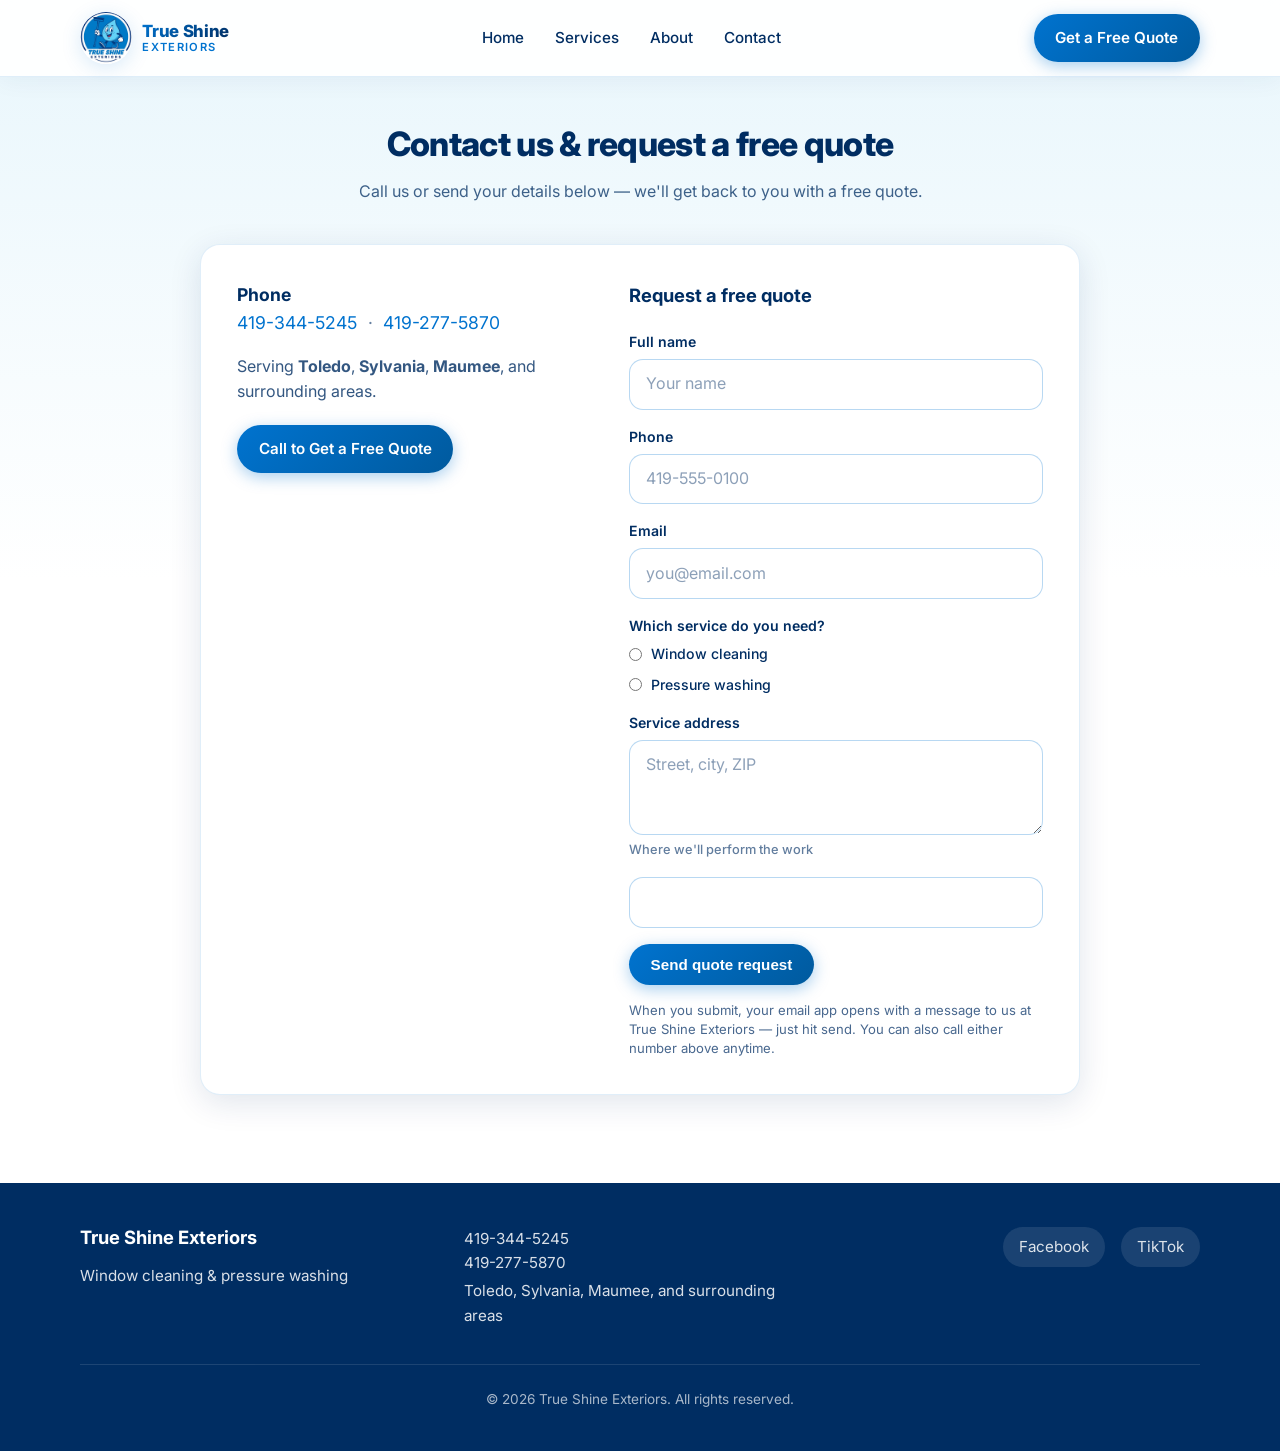
==== contact.html @ 4272f0a3 "web" ====
<!DOCTYPE html>
<html lang="en">
  <head>
    <meta charset="utf-8" />
    <meta name="viewport" content="width=device-width, initial-scale=1" />
    <meta
      name="description"
      content="Contact True Shine Exteriors for a free quote on window cleaning and pressure washing in Toledo, Sylvania, Maumee, and nearby areas."
    />
    <title>Contact &amp; Free Quote | True Shine Exteriors</title>
    <link rel="preconnect" href="https://fonts.googleapis.com" />
    <link rel="preconnect" href="https://fonts.gstatic.com" crossorigin />
    <link
      href="https://fonts.googleapis.com/css2?family=Inter:wght@400;500;600;700;800&display=swap"
      rel="stylesheet"
    />
    <link rel="stylesheet" href="styles.css" />
    <link rel="stylesheet" href="quote-form.css" />
  </head>
  <body>
    <header class="site-header">
      <div class="container header-inner">
        <a class="logo-link" href="index.html#top">
          <img
            class="logo-img"
            src="assets/logo-badge.png"
            alt="True Shine Exteriors mascot logo"
            width="52"
            height="52"
          />
          <span class="logo-text">
            <span class="logo-name">True Shine</span>
            <span class="logo-tag">Exteriors</span>
          </span>
        </a>
        <button type="button" class="nav-toggle" aria-expanded="false" aria-controls="site-nav" id="nav-toggle">
          Menu
        </button>
        <div class="nav-wrap" id="nav-wrap">
          <nav class="nav" id="site-nav" aria-label="Primary">
            <a href="index.html#top">Home</a>
            <a href="index.html#services">Services</a>
            <a href="index.html#about">About</a>
            <a href="contact.html" aria-current="page">Contact</a>
          </nav>
        </div>
        <div class="header-cta">
          <a class="btn btn-primary" href="contact.html">Get a Free Quote</a>
        </div>
      </div>
    </header>

    <main>
      <section id="contact" class="contact-page-section" aria-labelledby="contact-heading">
        <div class="container contact-section-inner">
          <div class="section-head">
            <h1 id="contact-heading">Contact us &amp; request a free quote</h1>
            <p>Call us or send your details below &mdash; we&apos;ll get back to you with a free quote.</p>
          </div>
          <div class="contact-card contact-card--wide">
            <div class="contact-layout">
              <div class="contact-sidebar">
                <p class="contact-phones">
                  <strong>Phone</strong><br />
                  <a href="tel:+14193445245">419-344-5245</a>
                  <span class="contact-sep" aria-hidden="true">&middot;</span>
                  <a href="tel:+14192775870">419-277-5870</a>
                </p>
                <p class="contact-areas">
                  Serving <strong>Toledo</strong>, <strong>Sylvania</strong>, <strong>Maumee</strong>, and surrounding areas.
                </p>
                <p class="contact-cta">
                  <a class="btn btn-primary" href="tel:+14193445245">Call to Get a Free Quote</a>
                </p>
              </div>
              <form class="quote-form" id="quote-form" action="#" autocomplete="on">
                <h2 class="quote-form-title">Request a free quote</h2>
                <div class="form-field">
                  <label for="quote-name">Full name</label>
                  <input
                    type="text"
                    id="quote-name"
                    name="name"
                    autocomplete="name"
                    required
                    placeholder="Your name"
                  />
                </div>
                <div class="form-field">
                  <label for="quote-phone">Phone</label>
                  <input
                    type="tel"
                    id="quote-phone"
                    name="phone"
                    autocomplete="tel"
                    required
                    placeholder="419-555-0100"
                  />
                </div>
                <div class="form-field">
                  <label for="quote-email">Email</label>
                  <input
                    type="email"
                    id="quote-email"
                    name="email"
                    autocomplete="email"
                    required
                    placeholder="you@email.com"
                  />
                </div>
                <fieldset class="form-field form-field--service">
                  <legend id="quote-service-legend">Which service do you need?</legend>
                  <div class="radio-group">
                    <label class="radio-label">
                      <input type="radio" name="service" value="Window cleaning" required />
                      Window cleaning
                    </label>
                    <label class="radio-label">
                      <input type="radio" name="service" value="Pressure washing" />
                      Pressure washing
                    </label>
                  </div>
                </fieldset>
                <div class="form-field">
                  <label for="quote-address">Service address</label>
                  <textarea
                    id="quote-address"
                    name="address"
                    rows="3"
                    required
                    placeholder="Street, city, ZIP"
                  ></textarea>
                  <span class="field-hint">Where we&apos;ll perform the work</span>
                </div>
                <div class="form-field form-field--hp" aria-hidden="true">
                  <input
                    type="text"
                    name="_gotcha"
                    class="form-hp"
                    tabindex="-1"
                    autocomplete="off"
                  />
                </div>
                <p class="form-error" id="quote-form-error" hidden role="alert"></p>
                <div class="form-actions">
                  <button type="submit" class="btn btn-primary form-submit" id="quote-submit-btn">
                    Send quote request
                  </button>
                </div>
                <p class="form-note" id="quote-form-note">
                  When you submit, your email app opens with a message to us at True Shine Exteriors &mdash; just hit send.
                  You can also call either number above anytime.
                </p>
                <div class="form-success" id="quote-form-success" hidden role="status">
                  <p class="form-success__lead" id="quote-success-lead">
                    Thanks &mdash; your quote is ready to send. If your email app opened, just press Send.
                  </p>
                  <p class="form-success__hint js-mailto-only">
                    On many computers nothing opens until a mail app is chosen in system settings. You can open or copy
                    below instead.
                  </p>
                  <p class="quote-fallback-actions js-mailto-only">
                    <a class="btn btn-primary" href="#" id="quote-mailto-link">Open in email</a>
                    <button type="button" class="btn btn-outline" id="quote-copy-btn">Copy message</button>
                  </p>
                  <p class="form-success__email" id="quote-copy-feedback" aria-live="polite"></p>
                  <p class="form-success__footer" id="quote-success-footer">
                    Or email
                    <a href="mailto:trueshinetoledo@gmail.com">trueshinetoledo@gmail.com</a>
                    manually. Prefer to talk now? Call <a href="tel:+14193445245">419-344-5245</a>.
                  </p>
                </div>
              </form>
            </div>
          </div>
        </div>
      </section>
    </main>

    <footer class="site-footer">
      <div class="container footer-inner">
        <div>
          <h3>True Shine Exteriors</h3>
          <p>Window cleaning &amp; pressure washing</p>
        </div>
        <div>
          <p>
            <a href="tel:+14193445245">419-344-5245</a><br />
            <a href="tel:+14192775870">419-277-5870</a>
          </p>
          <p>Toledo, Sylvania, Maumee, and surrounding areas</p>
        </div>
        <div class="footer-social">
          <a href="https://www.facebook.com/" target="_blank" rel="noopener noreferrer">Facebook</a>
          <a href="https://www.tiktok.com/" target="_blank" rel="noopener noreferrer">TikTok</a>
        </div>
      </div>
      <div class="container footer-bottom">
        &copy; <span id="year"></span> True Shine Exteriors. All rights reserved.
      </div>
    </footer>

    <script>
      (function () {
        var y = document.getElementById("year");
        if (y) y.textContent = new Date().getFullYear();
        var toggle = document.getElementById("nav-toggle");
        var wrap = document.getElementById("nav-wrap");
        if (toggle && wrap) {
          toggle.addEventListener("click", function () {
            var open = wrap.classList.toggle("is-open");
            toggle.setAttribute("aria-expanded", open ? "true" : "false");
          });
          wrap.querySelectorAll("a").forEach(function (link) {
            link.addEventListener("click", function () {
              wrap.classList.remove("is-open");
              toggle.setAttribute("aria-expanded", "false");
            });
          });
        }

        var quoteForm = document.getElementById("quote-form");
        var quoteSuccess = document.getElementById("quote-form-success");
        var quoteSuccessLead = document.getElementById("quote-success-lead");
        var quoteSuccessFooter = document.getElementById("quote-success-footer");
        var quoteMailtoLink = document.getElementById("quote-mailto-link");
        var quoteCopyBtn = document.getElementById("quote-copy-btn");
        var quoteCopyFeedback = document.getElementById("quote-copy-feedback");
        var quoteFormError = document.getElementById("quote-form-error");
        var quoteFormNote = document.getElementById("quote-form-note");
        var quoteSubmitBtn = document.getElementById("quote-submit-btn");
        var quoteMailTo = "trueshinetoledo@gmail.com";
        var QUOTE_FORM_ENDPOINT = "";

        function copyTextToClipboard(text) {
          if (navigator.clipboard && window.isSecureContext) {
            return navigator.clipboard.writeText(text);
          }
          return new Promise(function (resolve, reject) {
            try {
              var ta = document.createElement("textarea");
              ta.value = text;
              ta.setAttribute("readonly", "");
              ta.style.position = "fixed";
              ta.style.left = "-9999px";
              document.body.appendChild(ta);
              ta.select();
              document.execCommand("copy");
              document.body.removeChild(ta);
              resolve();
            } catch (err) {
              reject(err);
            }
          });
        }

        function triggerMailto(href) {
          var a = document.createElement("a");
          a.href = href;
          a.rel = "noopener noreferrer";
          a.style.position = "fixed";
          a.style.left = "-9999px";
          document.body.appendChild(a);
          a.click();
          document.body.removeChild(a);
        }

        function showQuoteSuccessServer() {
          quoteForm.querySelector(".form-note").hidden = true;
          quoteForm.querySelector(".form-actions").hidden = true;
          quoteForm.querySelectorAll(".form-field").forEach(function (el) {
            el.hidden = true;
          });
          var qt = quoteForm.querySelector(".quote-form-title");
          if (qt) qt.hidden = true;
          if (quoteFormError) {
            quoteFormError.hidden = true;
            quoteFormError.textContent = "";
          }
          if (quoteSuccessLead) {
            quoteSuccessLead.textContent =
              "Thanks — your quote was sent. We'll get back to you soon.";
          }
          quoteForm.querySelectorAll(".js-mailto-only").forEach(function (el) {
            el.hidden = true;
          });
          if (quoteSuccessFooter) {
            quoteSuccessFooter.innerHTML =
              'Questions? Call <a href="tel:+14193445245">419-344-5245</a> or email <a href="mailto:' +
              quoteMailTo +
              '">' +
              quoteMailTo +
              "</a>.";
          }
          if (quoteSuccess) quoteSuccess.hidden = false;
        }

        function showQuoteSuccessMailto(mailHref, copyPlain) {
          if (quoteMailtoLink) {
            quoteMailtoLink.href = mailHref;
          }
          if (quoteMailTo) {
            triggerMailto(mailHref);
          }
          quoteForm.querySelector(".form-note").hidden = true;
          quoteForm.querySelector(".form-actions").hidden = true;
          quoteForm.querySelectorAll(".form-field").forEach(function (el) {
            el.hidden = true;
          });
          var qt = quoteForm.querySelector(".quote-form-title");
          if (qt) qt.hidden = true;
          if (quoteFormError) {
            quoteFormError.hidden = true;
            quoteFormError.textContent = "";
          }
          if (quoteSuccessLead) {
            quoteSuccessLead.textContent =
              "Thanks — your quote is ready to send. If your email app opened, just press Send.";
          }
          quoteForm.querySelectorAll(".js-mailto-only").forEach(function (el) {
            el.hidden = false;
          });
          if (quoteSuccessFooter) {
            quoteSuccessFooter.innerHTML =
              'Or email <a href="mailto:' +
              quoteMailTo +
              '">' +
              quoteMailTo +
              '</a> manually. Prefer to talk now? Call <a href="tel:+14193445245">419-344-5245</a>.';
          }
          if (quoteSuccess) quoteSuccess.hidden = false;

          if (quoteCopyBtn) {
            quoteCopyBtn.onclick = function () {
              copyTextToClipboard(copyPlain)
                .then(function () {
                  if (quoteCopyFeedback) {
                    quoteCopyFeedback.textContent = "Copied — paste into any email and send.";
                  }
                })
                .catch(function () {
                  if (quoteCopyFeedback) {
                    quoteCopyFeedback.textContent =
                      "Could not copy automatically. Select the text from your fields above or email us directly.";
                  }
                });
            };
          }
        }

        if (quoteFormNote && QUOTE_FORM_ENDPOINT) {
          quoteFormNote.textContent =
            "Your request is sent to us directly from this page. You can also call either number above anytime.";
        }

        if (quoteForm) {
          quoteForm.addEventListener("submit", function (e) {
            e.preventDefault();
            if (quoteFormError) {
              quoteFormError.hidden = true;
              quoteFormError.textContent = "";
            }
            if (!quoteForm.checkValidity()) {
              quoteForm.reportValidity();
              return;
            }
            var name = document.getElementById("quote-name").value.trim();
            var phone = document.getElementById("quote-phone").value.trim();
            var email = document.getElementById("quote-email").value.trim();
            var address = document.getElementById("quote-address").value.trim();
            var serviceEl = quoteForm.querySelector('input[name="service"]:checked');
            var service = serviceEl ? serviceEl.value : "";
            var body =
              "Quote request — True Shine Exteriors\r\n\r\n" +
              "Name: " +
              name +
              "\r\n" +
              "Phone: " +
              phone +
              "\r\n" +
              "Email: " +
              email +
              "\r\n" +
              "Service: " +
              service +
              "\r\n" +
              "Address:\r\n" +
              address +
              "\r\n";
            var subjectLine = "Quote: " + service + " — " + name;
            var subject = encodeURIComponent(subjectLine);
            var mailHref =
              "mailto:" + quoteMailTo + "?subject=" + subject + "&body=" + encodeURIComponent(body);
            var copyPlain =
              "To: " + quoteMailTo + "\r\n\r\nSubject: " + subjectLine + "\r\n\r\n" + body;

            if (QUOTE_FORM_ENDPOINT) {
              if (quoteSubmitBtn) {
                quoteSubmitBtn.disabled = true;
                quoteSubmitBtn.textContent = "Sending…";
              }
              var fd = new FormData();
              fd.append("name", name);
              fd.append("phone", phone);
              fd.append("email", email);
              fd.append("address", address);
              fd.append("service", service);
              fd.append("_subject", subjectLine);
              fd.append("_replyto", email);
              var hp = quoteForm.querySelector('input[name="_gotcha"]');
              if (hp) fd.append("_gotcha", hp.value);
              fetch(QUOTE_FORM_ENDPOINT, {
                method: "POST",
                body: fd,
                headers: { Accept: "application/json" },
              })
                .then(function (res) {
                  return res.text().then(function (text) {
                    var data = {};
                    if (text) {
                      try {
                        data = JSON.parse(text);
                      } catch (ignore) {}
                    }
                    if (res.ok) {
                      showQuoteSuccessServer();
                      return;
                    }
                    var msg = "Something went wrong. Please try again or call us.";
                    if (data.error && typeof data.error === "string") {
                      msg = data.error;
                    } else if (data.errors && data.errors.length) {
                      msg = data.errors
                        .map(function (e) {
                          return e.message || e.field || "";
                        })
                        .filter(Boolean)
                        .join(" ");
                    }
                    throw new Error(msg);
                  });
                })
                .catch(function (err) {
                  if (quoteFormError) {
                    quoteFormError.textContent =
                      err && err.message
                        ? err.message
                        : "Could not send. Check your connection, try again, or call us.";
                    quoteFormError.hidden = false;
                  }
                })
                .finally(function () {
                  if (quoteSubmitBtn) {
                    quoteSubmitBtn.disabled = false;
                    quoteSubmitBtn.textContent = "Send quote request";
                  }
                });
              return;
            }

            showQuoteSuccessMailto(mailHref, copyPlain);
          });
        }
      })();
    </script>
  </body>
</html>
---- styles.css ----
@charset "utf-8";
/* True Shine Exteriors — full stylesheet (not only :root; line 2 is long) */
:root{--sky:#87ceeb;--aqua:#5ec4e8;--blue:#0073cf;--navy:#002d62;--white:#fff;--mist:#e8f6fc;--shadow:0 8px 32px rgba(0,45,98,.12);--shadow-soft:0 4px 20px rgba(0,115,207,.15);--radius:20px;--radius-sm:14px;--font:"Inter",system-ui,-apple-system,sans-serif;--transition:.25s ease;--header-offset:72px}*,*::before,*::after{box-sizing:border-box}html{scroll-behavior:smooth}body{margin:0;font-family:var(--font);font-size:1rem;line-height:1.6;color:var(--navy);background:linear-gradient(180deg,var(--mist) 0%,var(--white) 40%)}img{max-width:100%;height:auto;display:block}a{color:var(--blue);text-decoration:none}a:hover{text-decoration:underline}main section[id]{scroll-margin-top:var(--header-offset)}.container{width:min(1120px,calc(100% - 2rem));margin-inline:auto}.site-header{position:sticky;top:0;z-index:100;background:rgba(255,255,255,.92);backdrop-filter:blur(12px);-webkit-backdrop-filter:blur(12px);border-bottom:1px solid rgba(0,115,207,.12);box-shadow:0 2px 24px rgba(0,45,98,.06)}.header-inner{display:flex;align-items:center;justify-content:space-between;gap:1rem;padding:.75rem 0;flex-wrap:wrap}.logo-link{display:flex;align-items:center;gap:.65rem;text-decoration:none;color:var(--navy)}.logo-link:hover{text-decoration:none;opacity:.92}.logo-img{width:52px;height:52px;object-fit:contain;border-radius:50%;box-shadow:var(--shadow-soft)}.logo-text{display:flex;flex-direction:column;line-height:1.15}.logo-name{font-weight:800;font-size:1.05rem;letter-spacing:-.02em;background:linear-gradient(135deg,var(--blue),var(--navy));-webkit-background-clip:text;background-clip:text;color:transparent}.logo-tag{font-size:.7rem;font-weight:600;letter-spacing:.12em;text-transform:uppercase;color:var(--blue)}.nav-toggle{display:none;background:var(--mist);border:1px solid rgba(0,115,207,.25);border-radius:12px;padding:.5rem .75rem;font:inherit;cursor:pointer;color:var(--navy)}.nav{display:flex;align-items:center;gap:.25rem}.nav a{padding:.5rem .85rem;border-radius:999px;color:var(--navy);font-weight:500;font-size:.95rem;text-decoration:none;transition:background var(--transition),color var(--transition)}.nav a:hover{background:rgba(0,115,207,.1);text-decoration:none}.header-cta{display:flex;align-items:center;gap:.75rem}.btn{display:inline-flex;align-items:center;justify-content:center;gap:.4rem;padding:.75rem 1.35rem;border-radius:999px;font-weight:600;font-size:.95rem;border:none;cursor:pointer;text-decoration:none;transition:transform var(--transition),box-shadow var(--transition),background var(--transition)}.btn:hover{text-decoration:none;transform:translateY(-2px);box-shadow:var(--shadow-soft)}.btn-primary{background:linear-gradient(135deg,var(--blue),#005a9e);color:var(--white);box-shadow:0 4px 16px rgba(0,115,207,.35)}.btn-primary:hover{color:var(--white)}.btn-outline{background:var(--white);color:var(--blue);border:2px solid rgba(0,115,207,.35)}.btn-outline:hover{background:var(--mist);color:var(--navy)}.hero{position:relative;min-height:min(88vh,720px);display:flex;align-items:center;padding:3rem 0 4rem;overflow:hidden}.hero-bg{position:absolute;inset:0;background:url("assets/hero-windows.png") center/cover no-repeat;z-index:0}.hero-bg::after{content:"";position:absolute;inset:0;background:linear-gradient(105deg,rgba(232,246,252,.97) 0%,rgba(232,246,252,.88) 42%,rgba(232,246,252,.35) 100%)}.hero .container{position:relative;z-index:1;display:grid;gap:2rem;align-items:center}@media(min-width:900px){.hero .container{grid-template-columns:1fr auto}}.hero-copy{max-width:34rem;animation:fadeUp .7s ease-out}@keyframes fadeUp{from{opacity:0;transform:translateY(12px)}to{opacity:1;transform:translateY(0)}}.hero h1{margin:0 0 1rem;font-size:clamp(1.85rem,5vw,2.75rem);font-weight:800;line-height:1.15;letter-spacing:-.03em;color:var(--navy)}.hero-lead{margin:0 0 1.75rem;font-size:1.1rem;color:rgba(0,45,98,.85)}.hero-actions{display:flex;flex-wrap:wrap;gap:.75rem}.hero-mascot-wrap{justify-self:center;animation:float 5s ease-in-out infinite}@keyframes float{0%,100%{transform:translateY(0)}50%{transform:translateY(-10px)}}.hero-mascot{width:min(220px,55vw);height:auto;filter:drop-shadow(0 16px 40px rgba(0,45,98,.2))}section{padding:3.5rem 0}.section-head{text-align:center;max-width:36rem;margin:0 auto 2.5rem}.section-head h2{margin:0 0 .5rem;font-size:clamp(1.65rem,4vw,2.1rem);font-weight:800;color:var(--navy);letter-spacing:-.02em}.section-head p{margin:0;color:rgba(0,45,98,.75)}#services{background:linear-gradient(180deg,var(--white),var(--mist))}.service-grid{display:grid;gap:1.5rem}@media(min-width:640px){.service-grid{grid-template-columns:repeat(2,1fr)}}.service-card{background:var(--white);border-radius:var(--radius);padding:2rem;box-shadow:var(--shadow);border:1px solid rgba(0,115,207,.12);transition:transform var(--transition),box-shadow var(--transition)}.service-card:hover{transform:translateY(-6px);box-shadow:0 16px 48px rgba(0,45,98,.14)}.service-icon{width:56px;height:56px;border-radius:16px;background:linear-gradient(145deg,var(--sky),var(--aqua));display:flex;align-items:center;justify-content:center;margin-bottom:1.25rem;color:var(--navy);box-shadow:var(--shadow-soft)}.service-card h3{margin:0 0 .65rem;font-size:1.25rem;font-weight:700;color:var(--navy)}.service-card p{margin:0;color:rgba(0,45,98,.8);font-size:.98rem}#before-after{background:var(--white)}.before-after-frame{border-radius:var(--radius);overflow:hidden;box-shadow:var(--shadow);border:4px solid var(--white);outline:1px solid rgba(0,115,207,.15)}.before-after-frame img{width:100%;vertical-align:middle}#about{background:linear-gradient(160deg,var(--mist) 0%,#d4eef9 100%)}.why-grid{display:grid;gap:1.25rem}@media(min-width:600px){.why-grid{grid-template-columns:repeat(2,1fr)}}@media(min-width:900px){.why-grid{grid-template-columns:repeat(4,1fr)}}.why-item{background:rgba(255,255,255,.85);backdrop-filter:blur(8px);border-radius:var(--radius-sm);padding:1.5rem;text-align:center;box-shadow:0 4px 20px rgba(0,45,98,.08);border:1px solid rgba(255,255,255,.8);transition:transform var(--transition)}.why-item:hover{transform:translateY(-4px)}.why-item strong{display:block;margin-bottom:.35rem;font-size:1.05rem;color:var(--navy)}.why-item span{font-size:.92rem;color:rgba(0,45,98,.78)}#testimonials{background:var(--white)}.testimonial-grid{display:grid;gap:1.5rem}@media(min-width:700px){.testimonial-grid{grid-template-columns:repeat(3,1fr)}}.testimonial-card{background:linear-gradient(180deg,var(--mist),var(--white));border-radius:var(--radius-sm);padding:1.75rem;box-shadow:var(--shadow);border:1px solid rgba(0,115,207,.1)}.stars{color:#f5b301;letter-spacing:.15em;font-size:1rem;margin-bottom:.75rem}.testimonial-card blockquote{margin:0 0 1rem;font-size:.98rem;color:rgba(0,45,98,.88);font-style:italic}.testimonial-card cite{font-style:normal;font-weight:600;font-size:.9rem;color:var(--blue)}.contact-section-inner{padding-bottom:2rem}.contact-card{max-width:520px;margin:0 auto;text-align:center;background:var(--white);padding:2rem;border-radius:var(--radius);box-shadow:var(--shadow);border:1px solid rgba(0,115,207,.12)}.contact-phones{margin:0 0 1rem;font-size:1.1rem}.contact-areas{margin:0;color:rgba(0,45,98,.8)}.contact-sep{margin:0 .35rem;opacity:.6}.contact-cta{margin:1.25rem 0 0}.cta-band{padding:4rem 0;background:linear-gradient(135deg,var(--blue) 0%,var(--navy) 100%);color:var(--white);text-align:center}.cta-band h2{margin:0 0 .75rem;font-size:clamp(1.6rem,4vw,2rem);font-weight:800}.cta-band p{margin:0 0 1.5rem;opacity:.95;max-width:28rem;margin-inline:auto}.cta-band .btn-primary{background:var(--white);color:var(--navy);box-shadow:0 8px 28px rgba(0,0,0,.2)}.cta-band .btn-primary:hover{background:var(--mist);color:var(--navy)}.site-footer{background:var(--navy);color:rgba(255,255,255,.88);padding:2.5rem 0}.footer-inner{display:grid;gap:2rem;text-align:center}@media(min-width:700px){.footer-inner{grid-template-columns:1fr 1fr 1fr;text-align:left;align-items:start}}.site-footer h3{margin:0 0 .75rem;font-size:1.15rem;color:var(--white)}.site-footer p,.site-footer a{margin:.25rem 0;font-size:.95rem;color:rgba(255,255,255,.85)}.site-footer a:hover{color:var(--sky);text-decoration:none}.footer-social{display:flex;flex-wrap:wrap;gap:1rem;justify-content:center}@media(min-width:700px){.footer-social{justify-content:flex-end}}.footer-social a{display:inline-flex;align-items:center;padding:.5rem 1rem;background:rgba(255,255,255,.1);border-radius:999px;transition:background var(--transition)}.footer-social a:hover{background:rgba(255,255,255,.18)}.footer-bottom{margin-top:2rem;padding-top:1.5rem;border-top:1px solid rgba(255,255,255,.15);text-align:center;font-size:.85rem;opacity:.75}@media(max-width:768px){.nav-toggle{display:block}.header-inner{flex-wrap:nowrap}.nav-wrap{width:100%;order:3;flex-basis:100%;max-height:0;overflow:hidden;transition:max-height .35s ease}.nav-wrap.is-open{max-height:280px}.nav{flex-direction:column;align-items:stretch;padding:.5rem 0 .25rem;gap:0}.nav a{border-radius:var(--radius-sm);padding:.75rem 1rem}.header-cta .btn-primary{padding:.6rem 1rem;font-size:.85rem}}@media(prefers-reduced-motion:reduce){*,*::before,*::after{animation-duration:.01ms!important;animation-iteration-count:1!important;transition-duration:.01ms!important}html{scroll-behavior:auto}}
---- quote-form.css ----
/* Quote / contact form (add-on) */
.contact-card.contact-card--wide {
  max-width: min(880px, 100%);
  padding: clamp(1.5rem, 4vw, 2.25rem);
}

.contact-layout {
  display: grid;
  gap: 1.75rem;
  text-align: left;
}

@media (min-width: 800px) {
  .contact-layout {
    grid-template-columns: 1fr 1.15fr;
    gap: 2rem;
    align-items: start;
  }
}

/* Contact landing page (contact.html) */
.contact-page-section {
  padding-top: 2.5rem;
}

.section-head h1 {
  margin: 0 0 0.5rem;
  font-size: clamp(1.65rem, 4vw, 2.1rem);
  font-weight: 800;
  color: var(--navy);
  letter-spacing: -0.02em;
}

.contact-sidebar {
  text-align: center;
}

@media (min-width: 800px) {
  .contact-sidebar {
    text-align: left;
  }
}

.quote-form-title {
  margin: 0 0 0.25rem;
  font-size: 1.15rem;
  font-weight: 700;
  color: var(--navy);
  text-align: left;
}

.quote-form {
  display: flex;
  flex-direction: column;
  gap: 1rem;
  width: 100%;
  min-width: 0;
}

.form-field {
  display: flex;
  flex-direction: column;
  gap: 0.35rem;
  text-align: left;
}

.form-field label {
  font-weight: 600;
  font-size: 0.88rem;
  color: var(--navy);
}

.form-field input,
.form-field textarea {
  width: 100%;
  padding: 0.72rem 1rem;
  border: 1px solid rgba(0, 115, 207, 0.28);
  border-radius: var(--radius-sm);
  font: inherit;
  color: var(--navy);
  background: var(--white);
  transition: border-color var(--transition), box-shadow var(--transition);
}

.form-field input::placeholder,
.form-field textarea::placeholder {
  color: rgba(0, 45, 98, 0.45);
}

.form-field input:focus,
.form-field textarea:focus {
  outline: none;
  border-color: var(--blue);
  box-shadow: 0 0 0 3px rgba(0, 115, 207, 0.18);
}

.form-field textarea {
  min-height: 5.5rem;
  resize: vertical;
  line-height: 1.45;
}

.form-field--service {
  border: none;
  margin: 0;
  padding: 0;
  min-width: 0;
}

.form-field--service legend {
  font-weight: 600;
  font-size: 0.88rem;
  color: var(--navy);
  padding: 0;
  margin-bottom: 0.35rem;
}

.form-field--service .radio-group {
  display: flex;
  flex-direction: column;
  gap: 0.5rem;
  width: 100%;
}

.form-field--service .radio-label {
  display: flex;
  align-items: center;
  gap: 0.55rem;
  font-weight: 500;
  cursor: pointer;
  color: var(--navy);
}

.form-field--service .radio-label input[type="radio"] {
  width: auto;
  margin: 0;
  flex-shrink: 0;
  accent-color: var(--blue);
}

.field-hint {
  font-size: 0.8rem;
  font-weight: 500;
  color: rgba(0, 45, 98, 0.62);
}

.form-actions {
  margin: 0;
}

.form-submit {
  width: 100%;
}

@media (min-width: 480px) {
  .form-submit {
    width: auto;
  }
}

.form-note {
  font-size: 0.82rem;
  color: rgba(0, 45, 98, 0.72);
  margin: 0;
  line-height: 1.45;
  text-align: left;
}

.form-success {
  font-size: 0.95rem;
  color: var(--navy);
  margin: 0;
  padding: 1rem;
  border-radius: var(--radius-sm);
  background: var(--mist);
  border: 1px solid rgba(0, 115, 207, 0.15);
  text-align: left;
}

.form-success p {
  margin: 0 0 0.75rem;
}

.form-success p:last-child {
  margin-bottom: 0;
}

.form-success__lead {
  font-weight: 600;
}

.form-success__hint {
  font-size: 0.86rem;
  font-weight: 500;
  color: rgba(0, 45, 98, 0.78);
  line-height: 1.45;
}

.quote-fallback-actions {
  display: flex;
  flex-wrap: wrap;
  gap: 0.65rem;
  margin: 0.35rem 0 0.25rem;
}

.quote-fallback-actions .btn {
  flex: 1 1 auto;
  min-width: 10rem;
  justify-content: center;
}

.form-success__email {
  font-size: 0.88rem;
  font-weight: 600;
  color: var(--blue);
  min-height: 1.25rem;
}

.form-success__footer {
  font-size: 0.88rem;
  font-weight: 500;
  color: rgba(0, 45, 98, 0.85);
  line-height: 1.5;
}
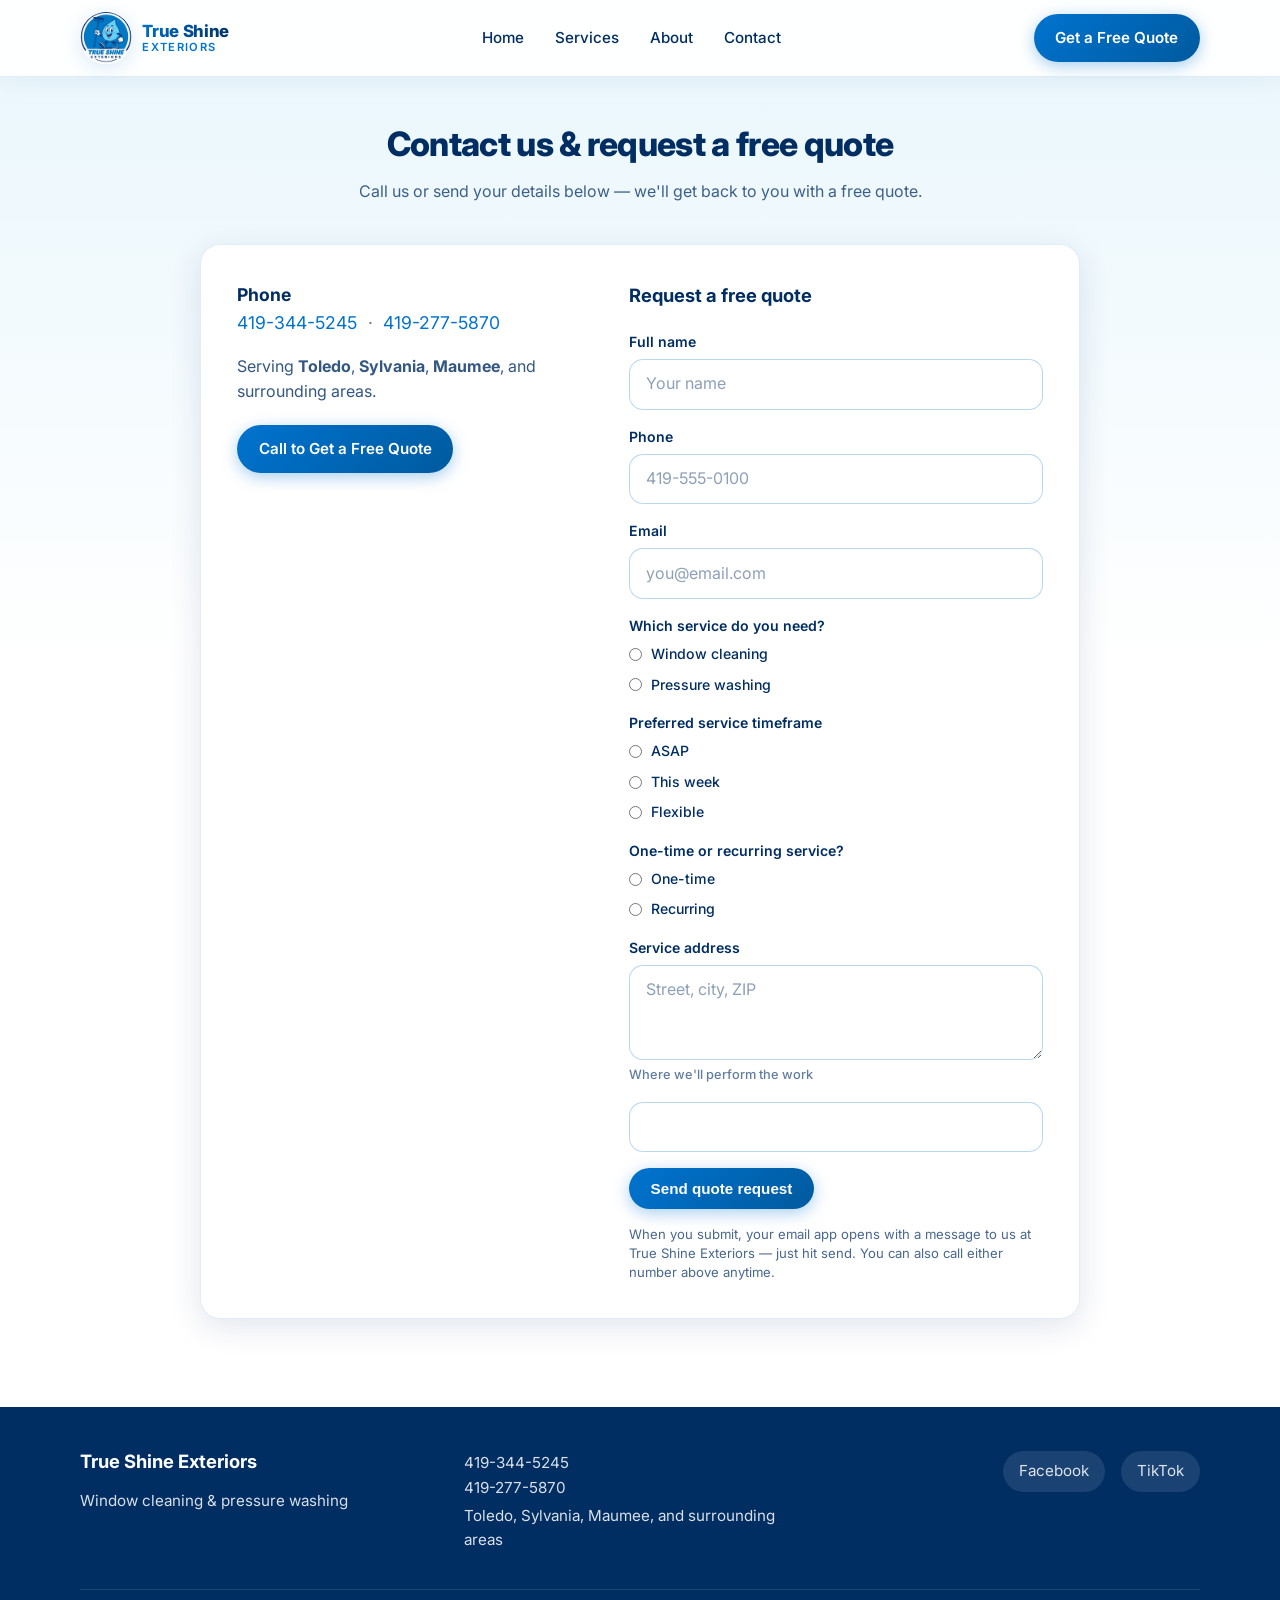
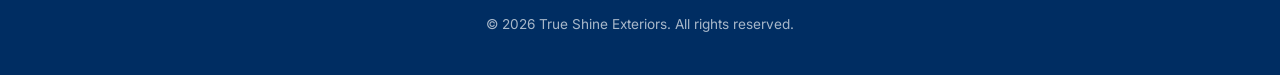
==== commit 1584b74d: "web" ====
--- a/contact.html
+++ b/contact.html
@@ -16,6 +16,30 @@
     />
     <link rel="stylesheet" href="styles.css" />
     <link rel="stylesheet" href="quote-form.css" />
+    <style id="mobile-header-fix">
+      @media (max-width: 768px) {
+        .header-inner {
+          flex-wrap: wrap !important;
+        }
+        .logo-link {
+          flex: 1 1 auto;
+          min-width: 0;
+        }
+        .nav-toggle {
+          order: 2;
+          margin-left: auto;
+        }
+        .header-cta {
+          order: 3;
+          width: 100%;
+          justify-content: flex-end;
+        }
+        .nav-wrap {
+          order: 4;
+          width: 100%;
+        }
+      }
+    </style>
   </head>
   <body>
     <header class="site-header">
@@ -121,6 +145,36 @@
                     </label>
                   </div>
                 </fieldset>
+                <fieldset class="form-field form-field--service">
+                  <legend id="quote-timeframe-legend">Preferred service timeframe</legend>
+                  <div class="radio-group" role="radiogroup" aria-labelledby="quote-timeframe-legend">
+                    <label class="radio-label">
+                      <input type="radio" name="timeframe" value="ASAP" required />
+                      ASAP
+                    </label>
+                    <label class="radio-label">
+                      <input type="radio" name="timeframe" value="This week" />
+                      This week
+                    </label>
+                    <label class="radio-label">
+                      <input type="radio" name="timeframe" value="Flexible" />
+                      Flexible
+                    </label>
+                  </div>
+                </fieldset>
+                <fieldset class="form-field form-field--service">
+                  <legend id="quote-frequency-legend">One-time or recurring service?</legend>
+                  <div class="radio-group" role="radiogroup" aria-labelledby="quote-frequency-legend">
+                    <label class="radio-label">
+                      <input type="radio" name="frequency" value="One-time" required />
+                      One-time
+                    </label>
+                    <label class="radio-label">
+                      <input type="radio" name="frequency" value="Recurring" />
+                      Recurring
+                    </label>
+                  </div>
+                </fieldset>
                 <div class="form-field">
                   <label for="quote-address">Service address</label>
                   <textarea
@@ -370,6 +424,10 @@
             var address = document.getElementById("quote-address").value.trim();
             var serviceEl = quoteForm.querySelector('input[name="service"]:checked');
             var service = serviceEl ? serviceEl.value : "";
+            var timeframeEl = quoteForm.querySelector('input[name="timeframe"]:checked');
+            var timeframe = timeframeEl ? timeframeEl.value : "";
+            var frequencyEl = quoteForm.querySelector('input[name="frequency"]:checked');
+            var frequency = frequencyEl ? frequencyEl.value : "";
             var body =
               "Quote request — True Shine Exteriors\r\n\r\n" +
               "Name: " +
@@ -384,6 +442,12 @@
               "Service: " +
               service +
               "\r\n" +
+              "Preferred timeframe: " +
+              timeframe +
+              "\r\n" +
+              "One-time or recurring: " +
+              frequency +
+              "\r\n" +
               "Address:\r\n" +
               address +
               "\r\n";
@@ -405,6 +469,8 @@
               fd.append("email", email);
               fd.append("address", address);
               fd.append("service", service);
+              fd.append("timeframe", timeframe);
+              fd.append("frequency", frequency);
               fd.append("_subject", subjectLine);
               fd.append("_replyto", email);
               var hp = quoteForm.querySelector('input[name="_gotcha"]');
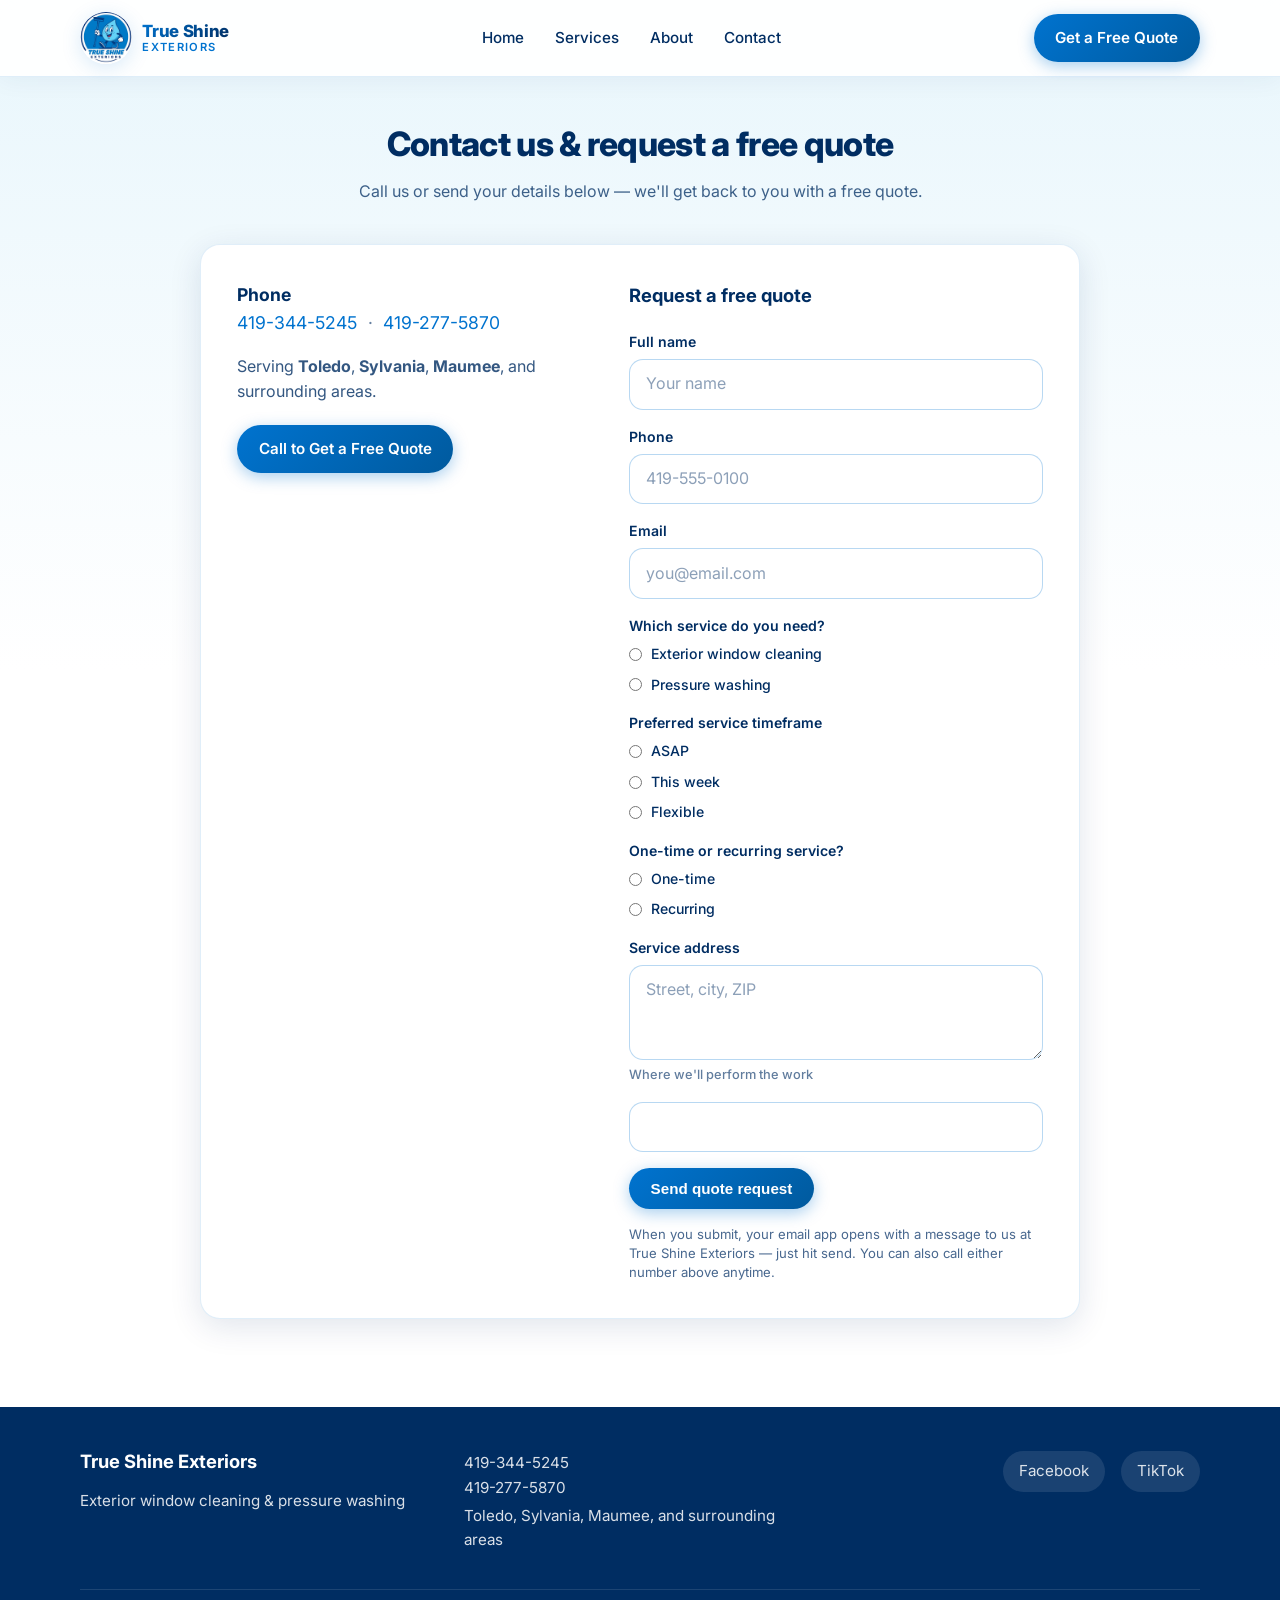
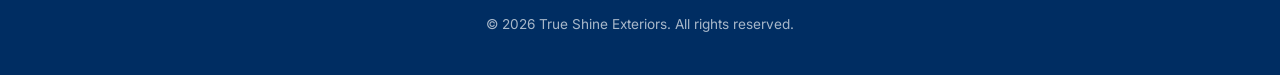
==== commit 6ffb1a37: "we" ====
--- a/contact.html
+++ b/contact.html
@@ -5,7 +5,7 @@
     <meta name="viewport" content="width=device-width, initial-scale=1" />
     <meta
       name="description"
-      content="Contact True Shine Exteriors for a free quote on window cleaning and pressure washing in Toledo, Sylvania, Maumee, and nearby areas."
+      content="Contact True Shine Exteriors for a free quote on exterior window cleaning and pressure washing in Toledo, Sylvania, Maumee, and nearby areas."
     />
     <title>Contact &amp; Free Quote | True Shine Exteriors</title>
     <link rel="preconnect" href="https://fonts.googleapis.com" />
@@ -136,8 +136,8 @@
                   <legend id="quote-service-legend">Which service do you need?</legend>
                   <div class="radio-group">
                     <label class="radio-label">
-                      <input type="radio" name="service" value="Window cleaning" required />
-                      Window cleaning
+                      <input type="radio" name="service" value="Exterior window cleaning" required />
+                      Exterior window cleaning
                     </label>
                     <label class="radio-label">
                       <input type="radio" name="service" value="Pressure washing" />
@@ -235,7 +235,7 @@
       <div class="container footer-inner">
         <div>
           <h3>True Shine Exteriors</h3>
-          <p>Window cleaning &amp; pressure washing</p>
+          <p>Exterior window cleaning &amp; pressure washing</p>
         </div>
         <div>
           <p>
